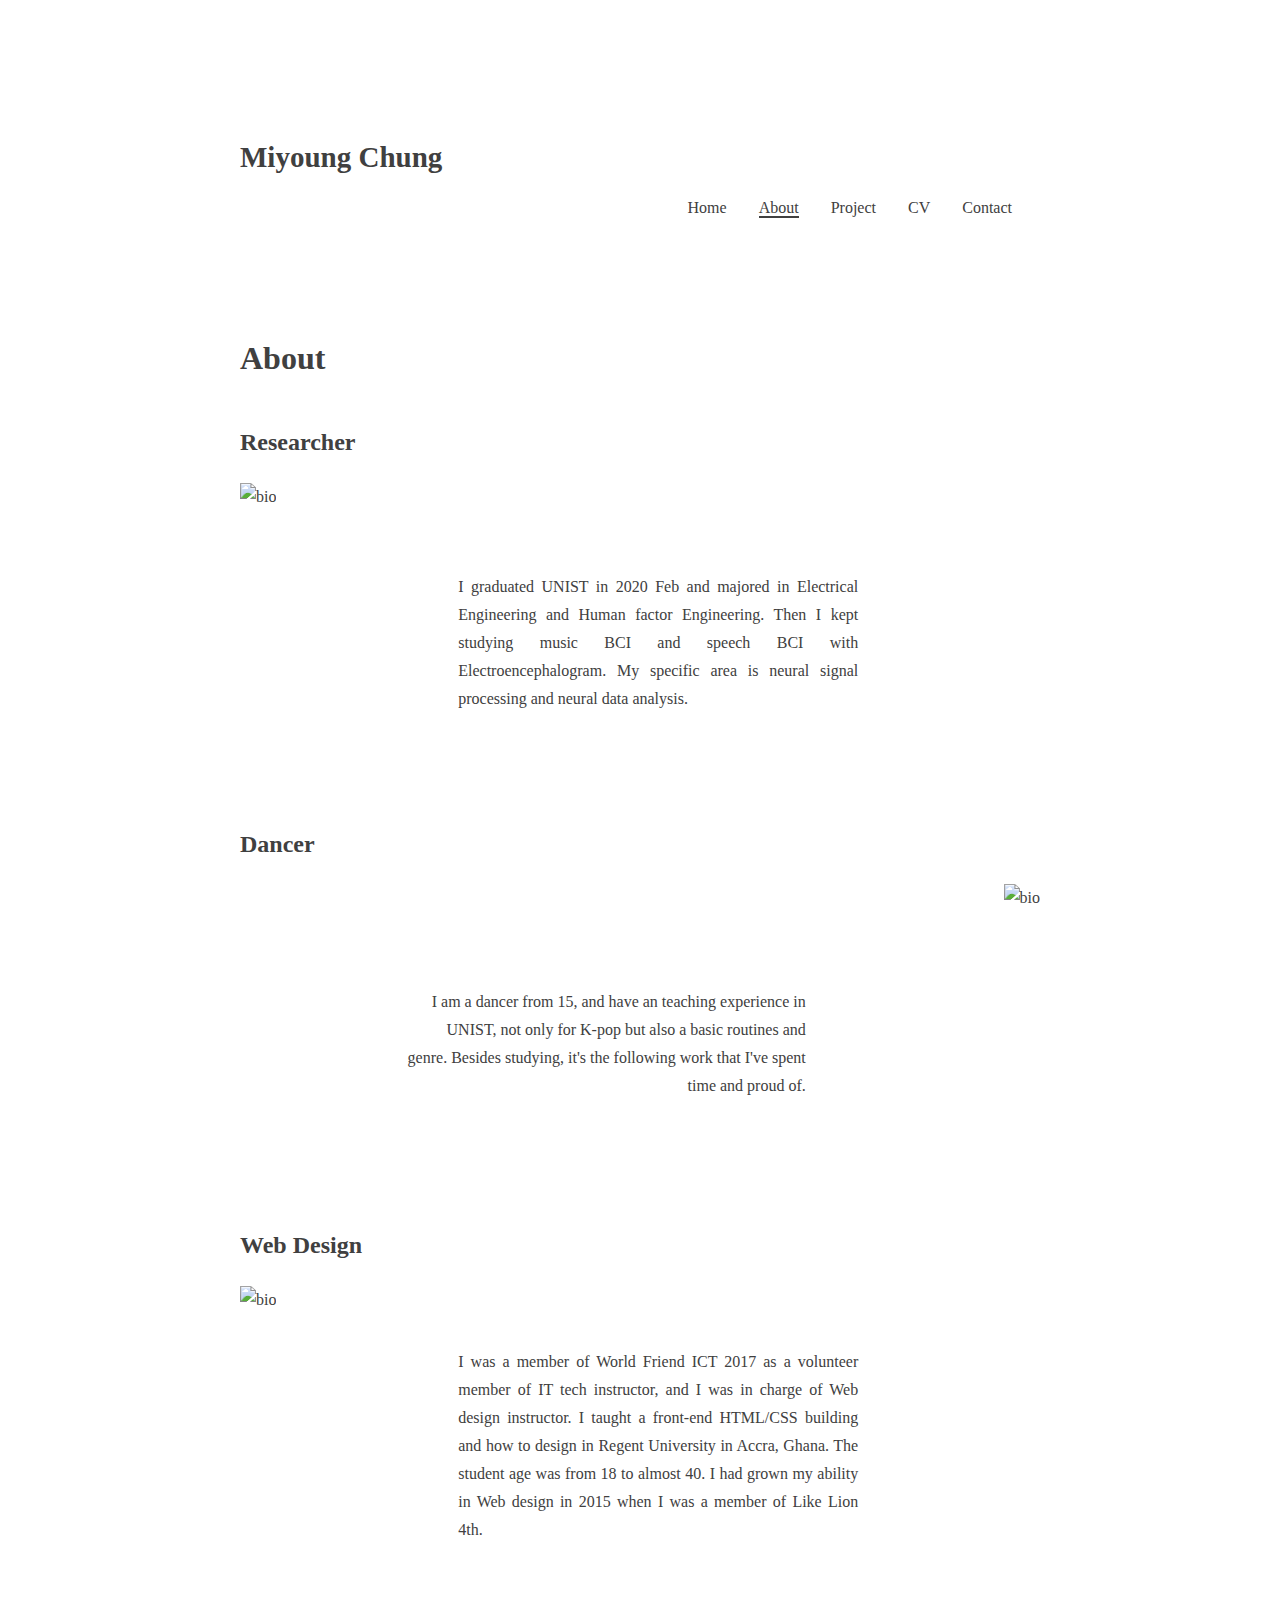
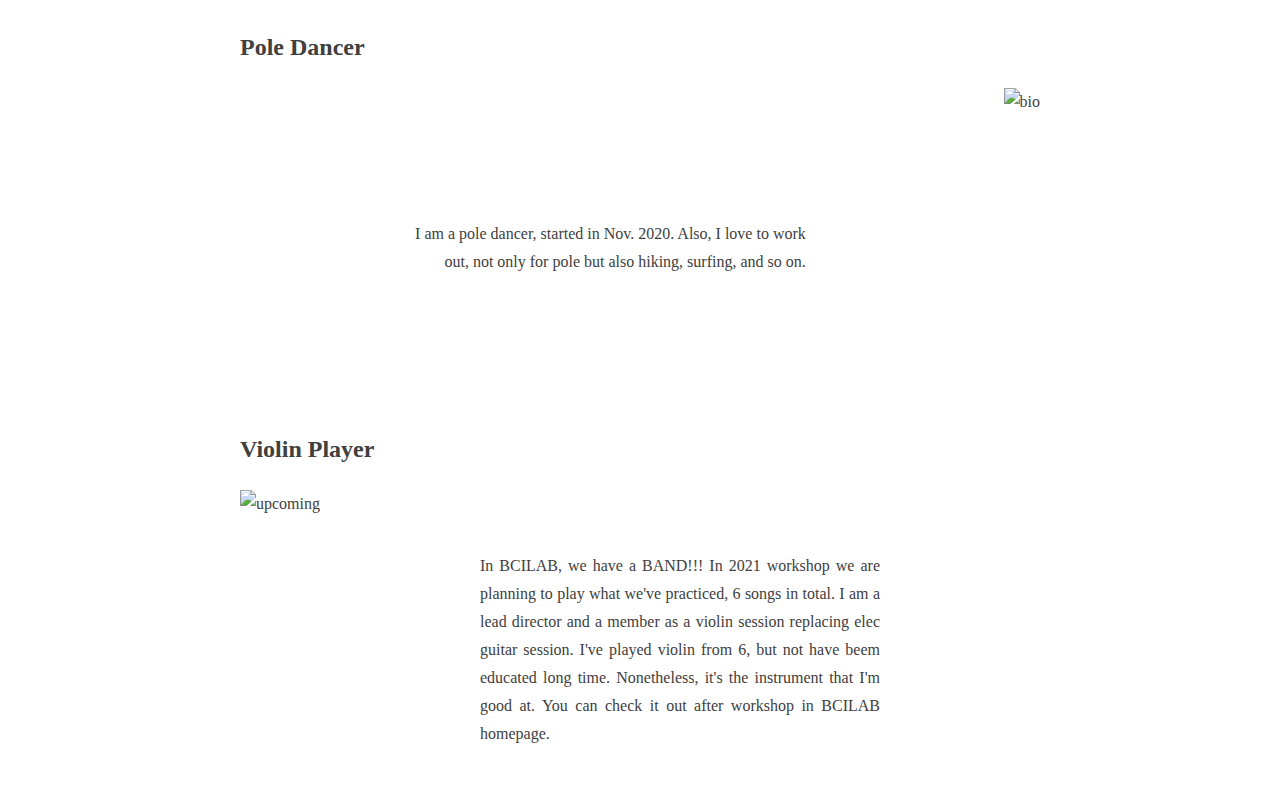
==== About.html @ e01f6c78 "Add files via upload" ====
<!DOCTYPE HTML>
<html>
<head>
    <title> Miyoung Chung Web </title>
    <link rel="stylesheet" href = "style.css">
    <meta name = "viewport" content="width=device-width, initial-scale = 1.0">
</head>
<body>
    <div class = "Site-wrapper">
        <div id = "page" class = "hfeed site">
            <header id = "masthead" class = "site-header" role = "banner">
                <div class = "site-branding">
                    <p class = "site-title">
                        Miyoung Chung
                    </p>
                </div>
                <div class = "nav-wrapper">
                    <nav id = "site-navigation" class = "main-navigation" role = "navigation">
                        <botton class = "menu-toggle" aria-controls = "primary-menu" aria-expanded = "false">
                            +Menu
                        </botton>
                        <div class = "enu-primary=container">
                            <ul id = "primary-menu" class = "menu van-menu" aria-expanded="false">
                                <li id="menu-item-1" class = "menu-item menu-item-type-post_type menu-item-object-page menu-item-home  page_item page-item-5  menu-item-1">
                                    <a href="index.html" aria-current = "page"> Home</a>
                                </li>
                                <li id="menu-item-2" class = "current_page_item current-menu-item menu-item menu-item-type-post_type menu-item-object-page menu-item-2">
                                    <a href="About.html"> About</a>
                                </li>
                                <li id="menu-item-3" class = "menu-item menu-item-type-post_type menu-item-object-page menu-item-3">
                                    <a href="Project.html"> Project</a>
                                </li>
                                <li id="menu-item-4" class = "menu-item menu-item-type-post_type menu-item-object-page menu-item-4">
                                    <a href="CV.html"> CV</a>
                                </li>
                                <li id="menu-item-5" class = "menu-item menu-item-type-post_type menu-item-object-page menu-item-5">
                                    <a href="CV.html"> Contact</a>
                                </li>
                            </ul>
                        </div>
                    </nav>
                </div>
            </header>
            <div id="content" class= "site-content">
                <header class = "entry-header">
                    <h1 class="every-title"> About </h1>
                </header>
                <div class = "factor1">
                    <h2 class="every-title">Researcher</h2>
                    <div class = "factor-content">
                        <div class = "factorimg">
                            <img src = "image/Profile5.jpg" alt = "bio">
                        </div>
                        <div class = "factortext">
                            <p>I graduated UNIST in 2020 Feb and majored in Electrical Engineering and Human factor Engineering.
                             Then I kept studying music BCI and speech BCI with Electroencephalogram.
                             My specific area is neural signal processing and neural data analysis.
                             
                            </p>
                        </div>
                    </div>
                </div>
                <div class = "factor2">
                    <h2 class="every-title">Dancer</h2>
                    <div class = "factor-content2">
                        <div class = "factortext">
                            <p>I am a dancer from 15, and have an teaching experience in UNIST, not only for K-pop but also a basic routines and genre.
                                Besides studying, it's the following work that I've spent time and proud of. 
                            </p>
                        </div>
                        <div class = "factorimg">
                            <img src = "image/Dance1.PNG" alt = "bio">
                        </div>
                        
                    </div>
                </div>
                <div class = "factor3">
                    <h2 class="every-title">Web Design</h2>
                    <div class = "factor-content">
                        <div class = "factorimg">
                            <img src = "image/Ghana1.jpg" alt = "bio">
                        </div>
                        <div class = "factortext">
                            <p>I was a member of World Friend ICT 2017 as a volunteer member of IT tech instructor, and I was in charge of Web design instructor.
                                I taught a front-end HTML/CSS building and how to design in Regent University in Accra, Ghana. The student age was from 18 to almost 40. 
                                I had grown my ability in Web design in 2015 when I was a member of Like Lion 4th. 
                            </p>
                        </div>
                    </div>
                </div>
                <div class = "factor4">
                    <h2 class="every-title">Pole Dancer</h2>
                    <div class = "factor-content2">
                        <div class = "factortext">
                            <p>I am a pole dancer, started in Nov. 2020. Also, I love to work out, not only for pole but also hiking, surfing, and so on.</p>
                        </div>
                        <div class = "factorimg">
                            <img src = "image/Poledance.jpg" alt = "bio">
                        </div>
                        
                    </div>
                </div>
                <div class = "factor5">
                    <h2 class="every-title">Violin Player</h2>
                    <div class = "factor-content">
                        <div class = "factorimg">
                            <img src = "image/comingup.jpg" alt = "upcoming">
                        </div>
                        <div class = "factortext">
                            <p> In BCILAB, we have a BAND!!! In 2021 workshop we are planning to play what we've practiced, 6 songs in total.
                                I am a lead director and a member as a violin session replacing elec guitar session.
                                I've played violin from 6, but not have beem educated long time. Nonetheless, it's the instrument that I'm good at. 
                                You can check it out after workshop in BCILAB homepage.
                                
                            </p>
                        </div>
                    </div>
                </div>

            </div>    
            <footer id = "colophon" class = "site-footer" role = "contentinfo">

            </footer>
        </div>
    </div>

</body>
</html>
---- style.css ----
html {
    margin-top: 32px;
    box-sizing: border-box;
    font-family: sans-serif;
    -webkit-text-size-adjust: 100%;
    -webkit-locale: "en";
    display: block;

}
head{
    display: none;

}
body{
    background: #fff;
    word-wrap: break-word;
    color: #404040;
    font-family: Georgia,Times,serif;
    font-size : 1rem;
    line-height: 1.75;
    margin : 0;
    display: block;

}
div{
    display: block;

}
a{
    color: #404040;
    transition: 0.2s;
    background-color: transparent;
    cursor: pointer;

}
.nav-wrapper{
    display: flex;
    flex-direction: row;
    justify-content: flex-end;
    align-items: flex-end;
    padding-bottom: 0;
    flex-wrap: wrap;
}
.main-navigation a{
    text-decoration: none;
}
.main-navigation .current_page_item > a{
    box-shadow: 0 2px 0 0 currentColor;
}
.main-navigation .current_menu_item > a{
    box-shadow: 0 2px 0 0 currentColor;
}
.site{
    margin: 80px auto 0;
    width: 800px;
    padding: 0;

}
.site-header{
    margin-bottom: 5.35rem;
    position: relative;
    padding-top: 1.75rem;
}
.site-branding{
    max-width: 100%;
}
.site-title{
    clear: none;
    display: inline-block;
    font-weight: 700;
    line-height: 1.2;
    margin: 0 0.4375rem 0 0;
    vertical-align: baseline;
    font-size: 1.8125rem;
}
p{
    overflow-wrap: break-word;
    margin-block-start: 1em;
    margin-block-end: 1em;
    margin-inline-start: 0px;
    margin-inline-end: 0px;
}
.navi-wrapper{
    display: flex;
    flex-direction: row;
    justify-content: flex-end;
    align-items: flex-end;
    padding-bottom: 0;
    flex-wrap: wrap;
}
.main-navigation{
    border: 0;
    margin-top: 0.875em;
    padding-bottom: 0;
    width: auto;
    clear: none;
    display: inline-block;
}
.menu-toggle{
    display: none;
    position: absolute;
    right: 0;
    top: 1.75em;

}
botton{
    border: 0 none;
    box-shadow: 0 2px 0 0 currentColor;
    background: 0 0;
    color: #404040;
    font-size: 1rem;
    font-weight: 700;
    padding: 0.21875rem 0;
    transition: 0.2s;
    cursor: pointer;
    text-transform: none;
    overflow: visible;
    font: inherit;
    margin: 0;
    text-align: center;
    letter-spacing: normal;
    text-rendering: auto;
    word-spacing: normal;
    text-indent: 0px;
    text-shadow: none;
    align-items: flex-start;

}
.main-navigation ul{
    list-style: none;
    margin : 0;
    padding-left: 0;
}
.main-navigation li{
    position: relative;
    vertical-align: top;
    clear: none;
    display: inline-block;
    margin: 0.22em 1.75em 0.22em 0;
    width: auto;
    text-align: -webkit-match-parent;

}
.main-navigation>div{
    display: inline-block;
}
ol, ul{
    overflow-wrap: break-word;

}
ul{
    margin-block-start: 1em;
    margin-block-end: 1em;
    margin-inline-start: 0px;
    margin-inline-end: 0px;
    padding-inline-start: 40px;

}
.site-wrapper{
    overflow-x: hidden;
}
.admin-bar{
    position: inherit;
    top: auto;
}
.site-content{
    content : "";
    /* display: table; */
    clear: both;
    display: inline-block;
    width: 100em;
    height: 50em;
}

.hentry{
    margin-bottom: 3.5em;

}
h1.entry-title{
    font-size: 2.9375rem;
    margin: 0 0 0.4375em;
}
h1{
    line-height: 1.3;
    clear: both;
    font-family: Georgia, 'Times New Roman', Times, serif;
    font-weight: 700;
    overflow-wrap: break-word;
    margin-block-start: 0.85em;
    margin-inline-start: 0px;
    display: inline-block;

}
img.profileimg{
    display: flex;
    /* max-width: 50%; */
    /* line-height: 1.75; */
    
    /* height: 10px; */
}
.entry-content{
    display: flex;
}
.profileimg{
    /* margin: 0 0 0.4375 0; */
    width: 25em;
    /* height: inherit; */
}

.profile-texts{
    margin: -1em 0 0 1em;
    display: inline-block;
    width: 25em;
    /* height: 10em; */
}
.intro{
    margin: -0.5em 0 0 0;
}
.contact1>a{
    display: block;
}
.contact2{
    margin: 3em 0 0 0;
}
.factor-content{
    display : flex;
    width : 50em;
    height: 20em;
}
.factor-content2{
    display : flex;
    width : 50em;
    height: 20em;
}
.factorimg{
    /* width:25em;
    height: auto; */
    /* align-items: center;
    align-content: center; */
    display: inline-block;
    /* margin-left: auto;
    margin-right: auto;
    display: block; */
}
.factorimg>img{
    width: auto;
    height: 20em;
    /* margin-left: auto;
    margin-right: auto;
    display: block; */
    
}
.factortext{
    margin: -1em 0 0 1em;
    /* display: inline-block; */
    width: 25em;
    /* vertical-align: middle; */

    margin-left: auto;
    margin-right: auto;
    margin-top: auto;
    margin-bottom: auto;
    display: block;
    /* height: 10em; */
}
.factortext>p{
    margin-left: auto;
    margin-right: auto;
    display: block;
    text-align: justify;
}
.factor-content2>.factortext>p{
    text-align: right;
    margin-left: auto;
    margin-right: auto;
    display: block;
}
.factor-content2>.factortext{
    margin: -1em 0 0 1em;
    /* display: inline-block; */
    width: 25em;
    /* vertical-align: middle; */

    margin-left: auto;
    margin-right: auto;
    margin-top: auto;
    margin-bottom: auto;
    display: block;
}
.factor-content2>.factorimg{
    margin: 0 0 0 2em;
}
.project-content{
    display : flex;
    width : 50em;
    height: auto;
}
.projectimg>img{
    width: 20em;
    height: auto;
    /* margin-top: auto; */
    /* margin-bottom: auto; */
    display: block;  
}
.projectimg>video{
    width: 20em;
    height: auto;
    /* margin-top: auto; */
    /* margin-bottom: auto; */
    display: block;  
    margin: 5em 0 0 0;
}
.projectimg{
    /* width:25em;
    height: auto; */
    display: inline-block;
    margin-left: auto;
    margin-right: auto;
    display: block;
}
.projecttext{
    margin: -1em 0 0 1em;
    /* display: inline-block; */
    width: 25em;
    /* vertical-align: middle; */

    margin-left: auto;
    margin-right: auto;
    margin-top: auto;
    margin-bottom: auto;
    display: block;
    /* height: 10em; */
}
.projecttext>p{
    margin-left: auto;
    margin-right: auto;
    display: block;
    text-align: justify;
}
/*
:root{
    --jp-carousel-primary-color: #fff;
    --jp-carousel-primary-subtle-color: #999;
    --jp-carousel-bg-color: #000;
    --jp-carousel-bg-faded-color: #222;
    --jp-carousel-border-color: #3a3a3a;
    --swiper-navigation-size: 44px;
    --swiper-theme-color: #007aff;
    --font-headings: unset;
    --font-base: unset;
    --font-headings-default: -apple-system,BlinkMacSystemFont,"Segoe UI",Roboto,Oxygen-Sans,Ubuntu,Cantarell,"Helvetica Neue",sans-serif;
    --font-base-default: -apple-system,BlinkMacSystemFont,"Segoe UI",Roboto,Oxygen-Sans,Ubuntu,Cantarell,"Helvetica Neue",sans-serif;
    --wp-admin-theme-color: #007cba;
}
*/
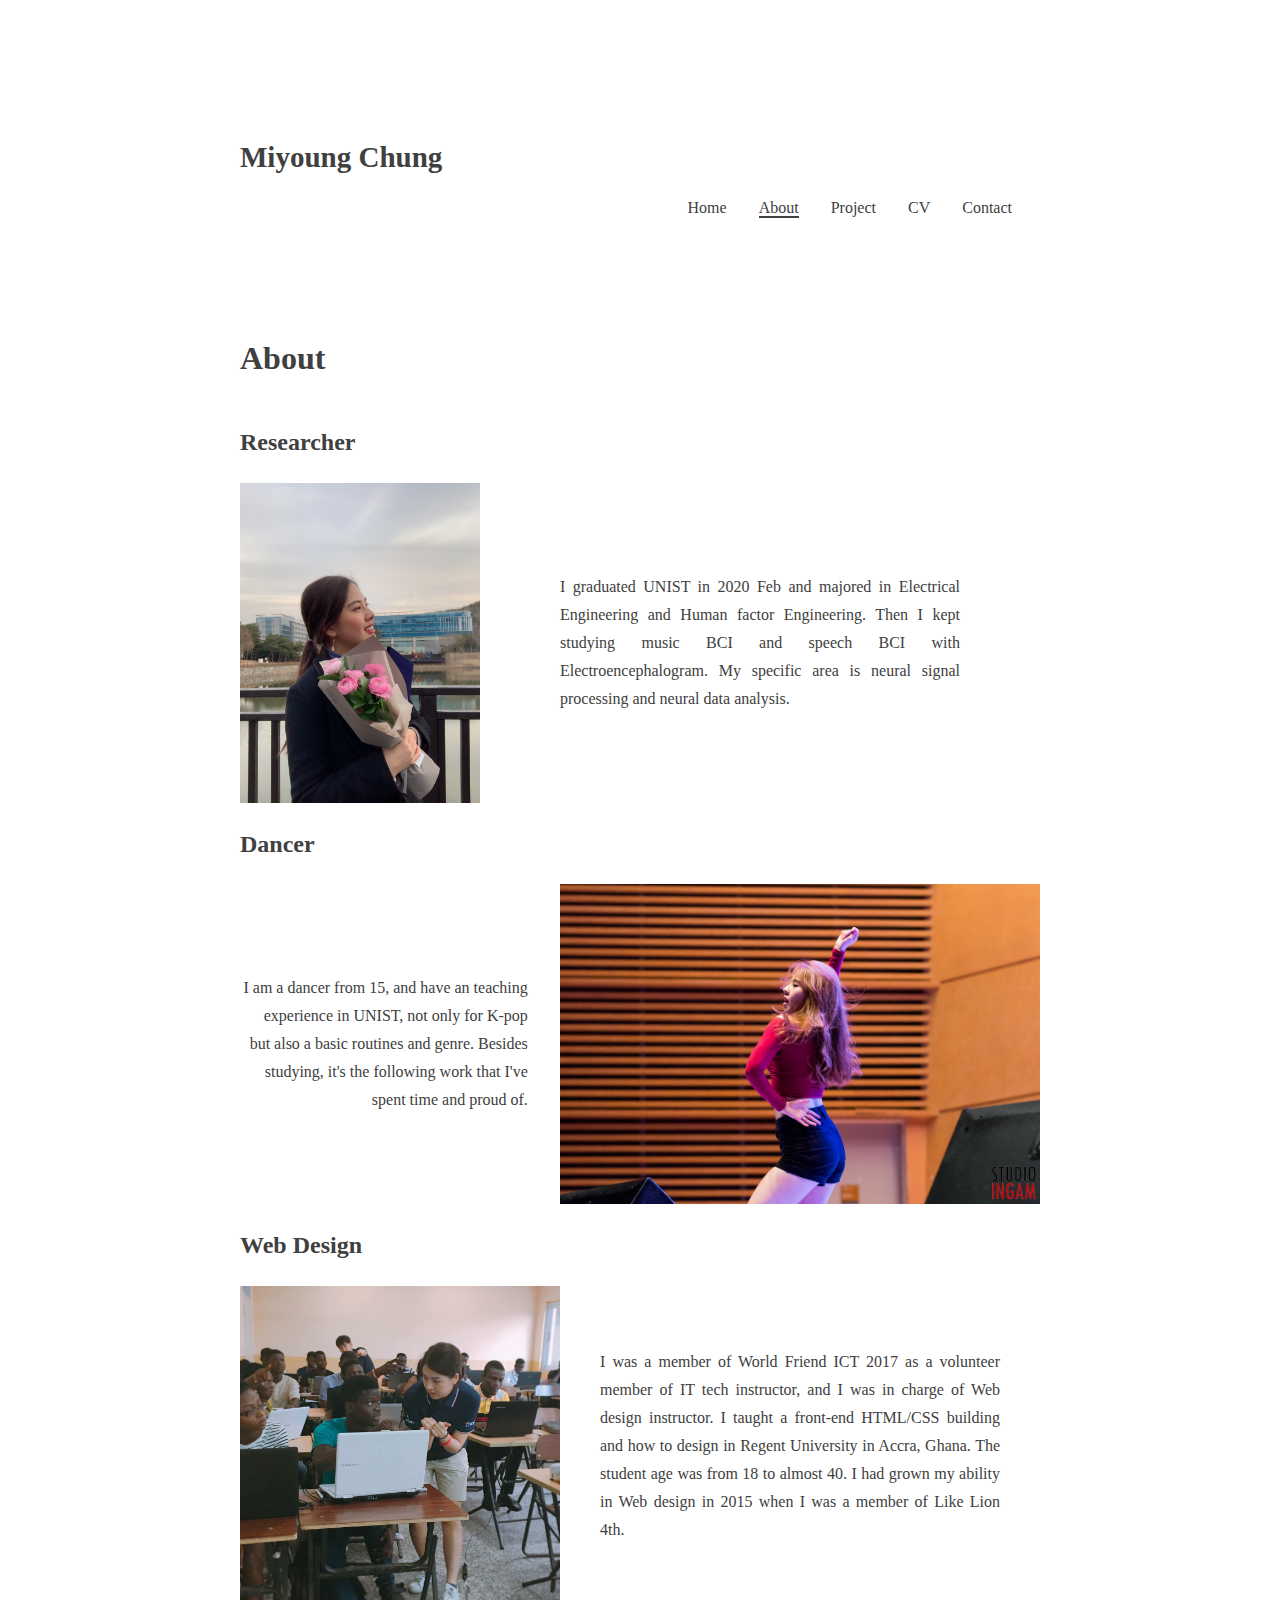
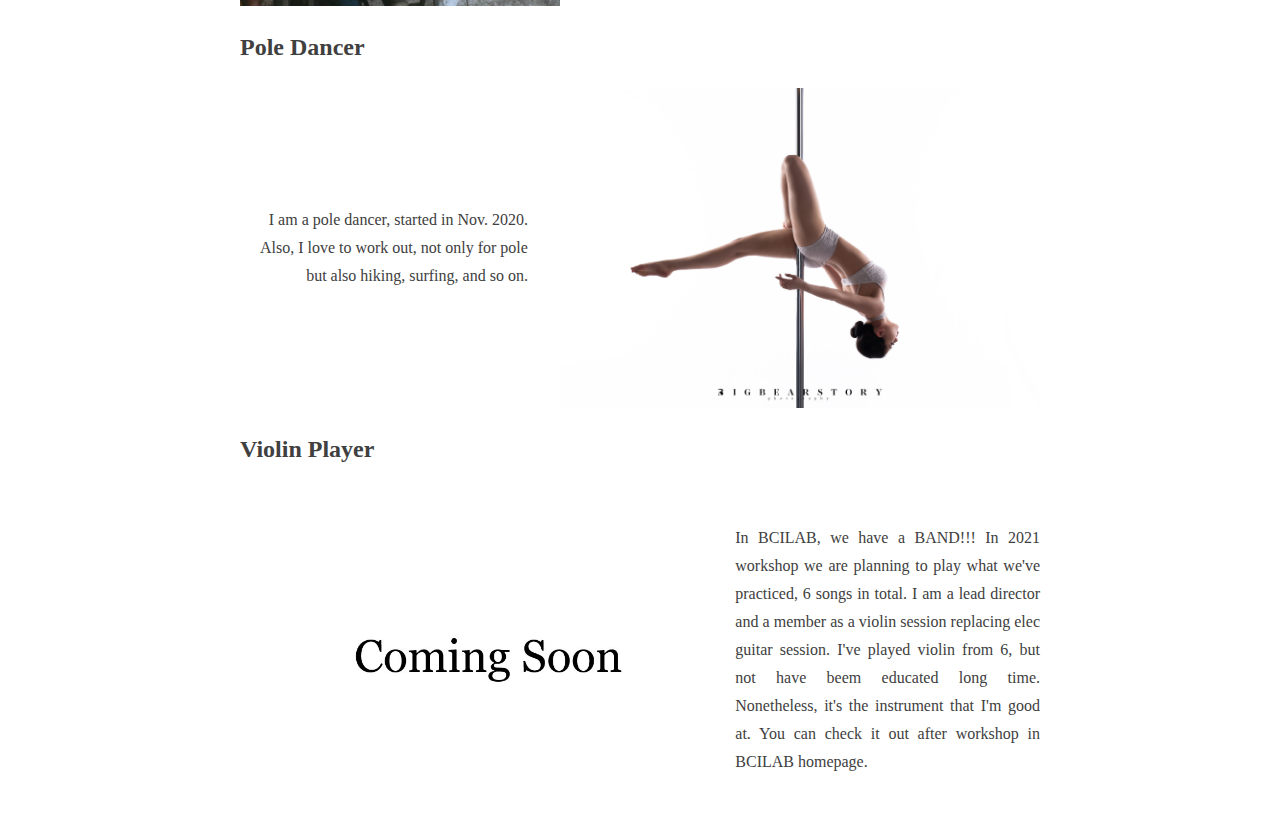
==== commit 1dfe4dd9: "Update About.html" ====
--- a/About.html
+++ b/About.html
@@ -49,7 +49,7 @@
                     <h2 class="every-title">Researcher</h2>
                     <div class = "factor-content">
                         <div class = "factorimg">
-                            <img src = "image/Profile5.jpg" alt = "bio">
+                            <img src = "image/Profile5.JPG" alt = "bio">
                         </div>
                         <div class = "factortext">
                             <p>I graduated UNIST in 2020 Feb and majored in Electrical Engineering and Human factor Engineering.
@@ -125,4 +125,4 @@
     </div>
 
 </body>
-</html>+</html>
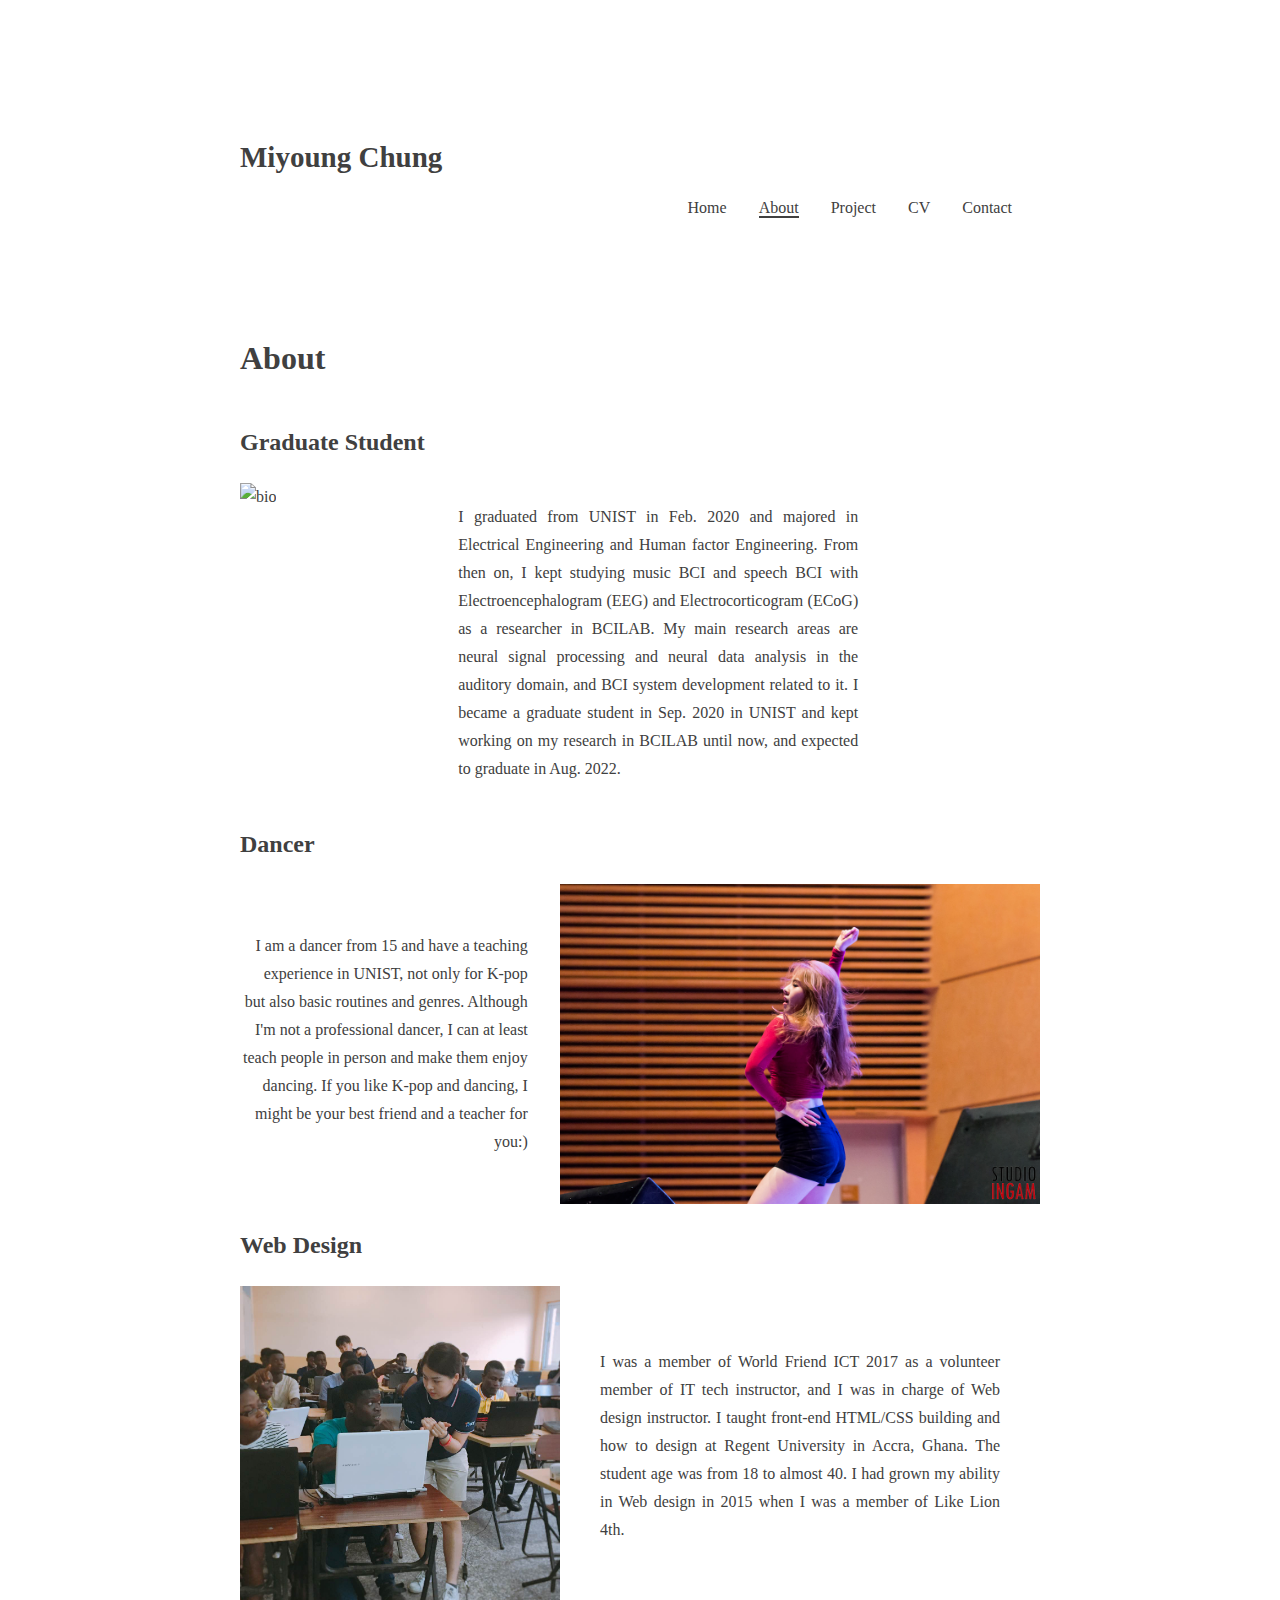
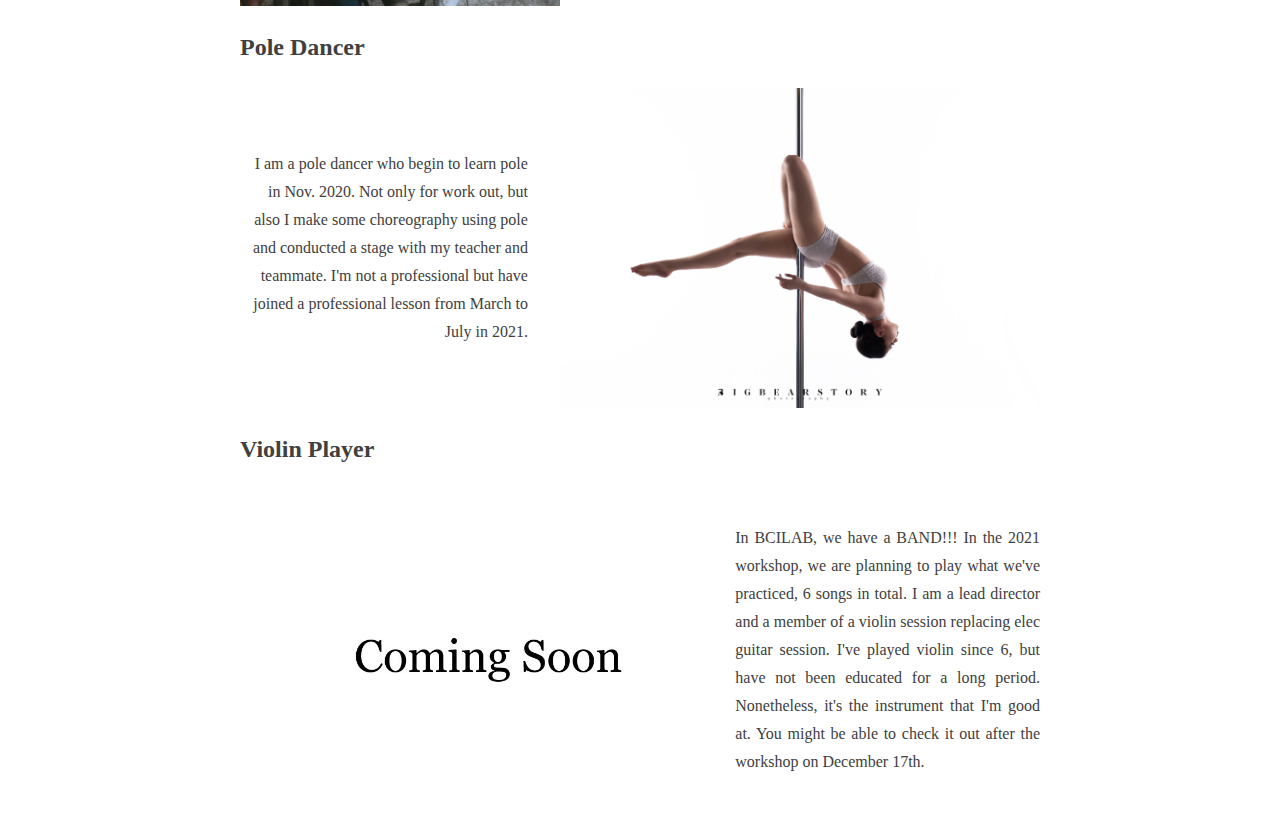
==== commit 4b8b81e0: "Add files via upload" ====
--- a/About.html
+++ b/About.html
@@ -46,15 +46,16 @@
                     <h1 class="every-title"> About </h1>
                 </header>
                 <div class = "factor1">
-                    <h2 class="every-title">Researcher</h2>
+                    <h2 class="every-title">Graduate Student</h2>
                     <div class = "factor-content">
                         <div class = "factorimg">
-                            <img src = "image/Profile5.JPG" alt = "bio">
+                            <img src = "image/Profile5.jpg" alt = "bio">
                         </div>
                         <div class = "factortext">
-                            <p>I graduated UNIST in 2020 Feb and majored in Electrical Engineering and Human factor Engineering.
-                             Then I kept studying music BCI and speech BCI with Electroencephalogram.
-                             My specific area is neural signal processing and neural data analysis.
+                            <p>I graduated from UNIST in Feb. 2020 and majored in Electrical Engineering and Human factor Engineering.
+                                From then on, I kept studying music BCI and speech BCI with Electroencephalogram (EEG) and Electrocorticogram (ECoG) as a researcher in BCILAB.
+                                My main research areas are neural signal processing and neural data analysis in the auditory domain, and BCI system development related to it. 
+                                I became a graduate student in Sep. 2020 in UNIST and kept working on my research in BCILAB until now, and expected to graduate in Aug. 2022. 
                              
                             </p>
                         </div>
@@ -64,8 +65,9 @@
                     <h2 class="every-title">Dancer</h2>
                     <div class = "factor-content2">
                         <div class = "factortext">
-                            <p>I am a dancer from 15, and have an teaching experience in UNIST, not only for K-pop but also a basic routines and genre.
-                                Besides studying, it's the following work that I've spent time and proud of. 
+                            <p>I am a dancer from 15 and have a teaching experience in UNIST, not only for K-pop but also basic routines and genres. 
+                                Although I'm not a professional dancer, I can at least teach people in person and make them enjoy dancing.
+                                 If you like K-pop and dancing, I might be your best friend and a teacher for you:)
                             </p>
                         </div>
                         <div class = "factorimg">
@@ -82,7 +84,7 @@
                         </div>
                         <div class = "factortext">
                             <p>I was a member of World Friend ICT 2017 as a volunteer member of IT tech instructor, and I was in charge of Web design instructor.
-                                I taught a front-end HTML/CSS building and how to design in Regent University in Accra, Ghana. The student age was from 18 to almost 40. 
+                                I taught front-end HTML/CSS building and how to design at Regent University in Accra, Ghana. The student age was from 18 to almost 40. 
                                 I had grown my ability in Web design in 2015 when I was a member of Like Lion 4th. 
                             </p>
                         </div>
@@ -92,7 +94,8 @@
                     <h2 class="every-title">Pole Dancer</h2>
                     <div class = "factor-content2">
                         <div class = "factortext">
-                            <p>I am a pole dancer, started in Nov. 2020. Also, I love to work out, not only for pole but also hiking, surfing, and so on.</p>
+                            <p>I am a pole dancer who begin to learn pole in Nov. 2020. Not only for work out, but also I make some choreography using pole and conducted a stage with my teacher and teammate. 
+                                I'm not a professional but have joined a professional lesson from March to July in 2021.</p>
                         </div>
                         <div class = "factorimg">
                             <img src = "image/Poledance.jpg" alt = "bio">
@@ -107,11 +110,10 @@
                             <img src = "image/comingup.jpg" alt = "upcoming">
                         </div>
                         <div class = "factortext">
-                            <p> In BCILAB, we have a BAND!!! In 2021 workshop we are planning to play what we've practiced, 6 songs in total.
-                                I am a lead director and a member as a violin session replacing elec guitar session.
-                                I've played violin from 6, but not have beem educated long time. Nonetheless, it's the instrument that I'm good at. 
-                                You can check it out after workshop in BCILAB homepage.
-                                
+                            <p> In BCILAB, we have a BAND!!! In the 2021 workshop, we are planning to play what we've practiced, 6 songs in total.
+                                I am a lead director and a member of a violin session replacing elec guitar session.
+                                I've played violin since 6, but have not been educated for a long period. Nonetheless, it's the instrument that I'm good at.
+                                You might be able to check it out after the workshop on December 17th.
                             </p>
                         </div>
                     </div>
@@ -125,4 +127,4 @@
     </div>
 
 </body>
-</html>
+</html>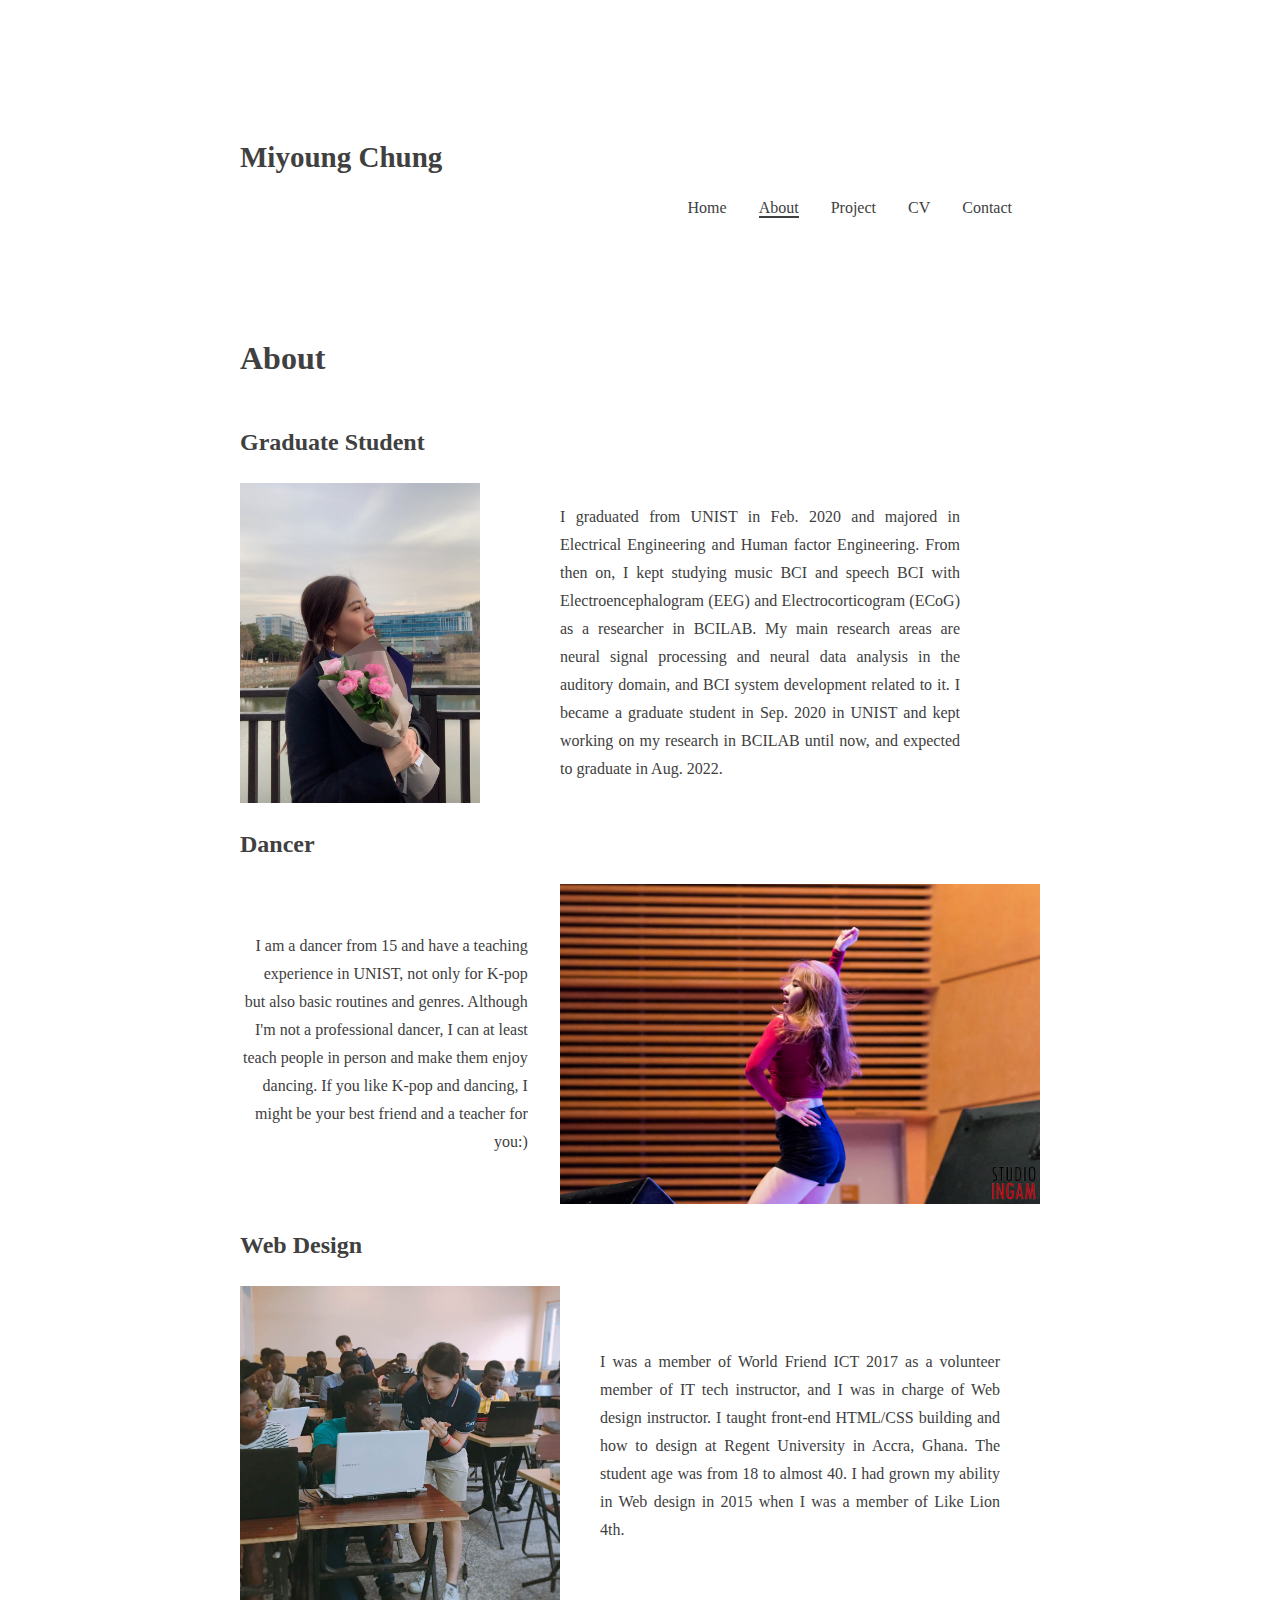
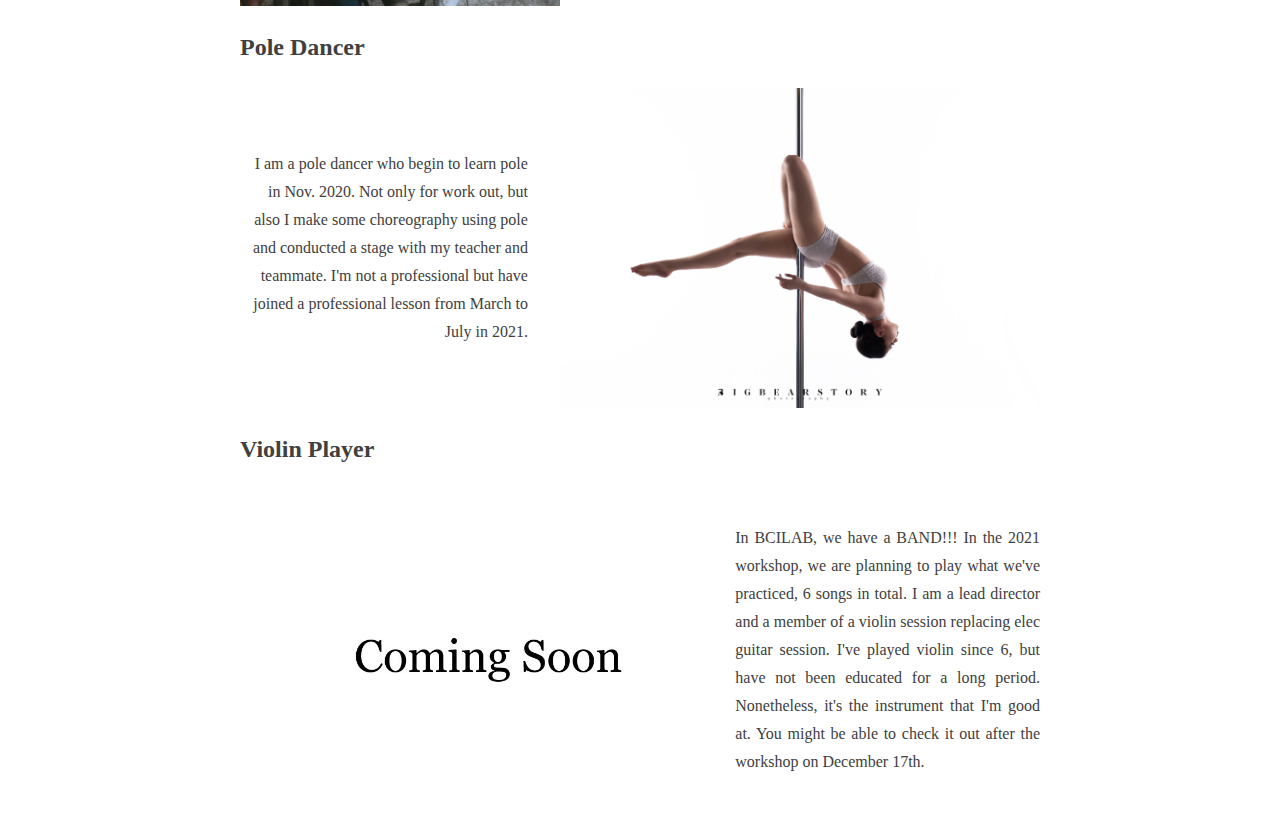
==== commit 1febecdc: "Add files via upload" ====
--- a/About.html
+++ b/About.html
@@ -49,7 +49,7 @@
                     <h2 class="every-title">Graduate Student</h2>
                     <div class = "factor-content">
                         <div class = "factorimg">
-                            <img src = "image/Profile5.jpg" alt = "bio">
+                            <img src = "image/Profile5.JPG" alt = "bio">
                         </div>
                         <div class = "factortext">
                             <p>I graduated from UNIST in Feb. 2020 and majored in Electrical Engineering and Human factor Engineering.
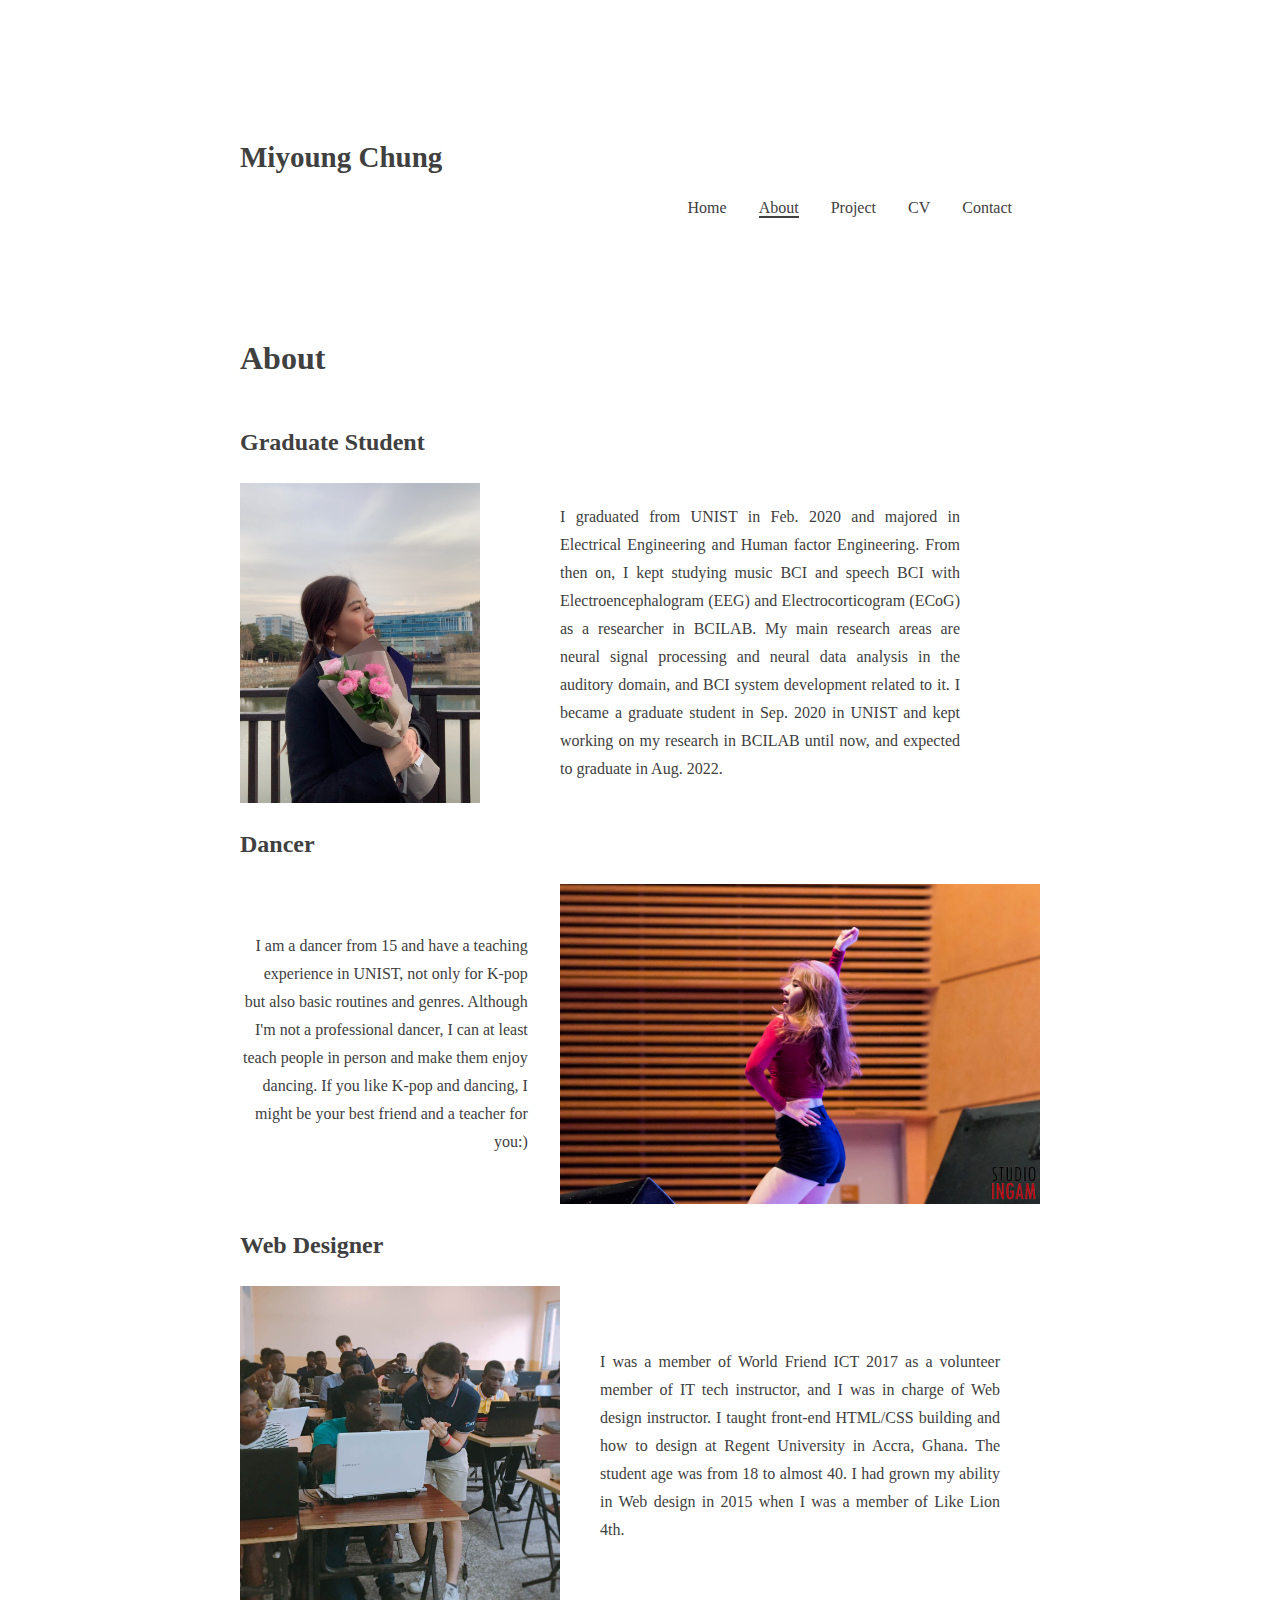
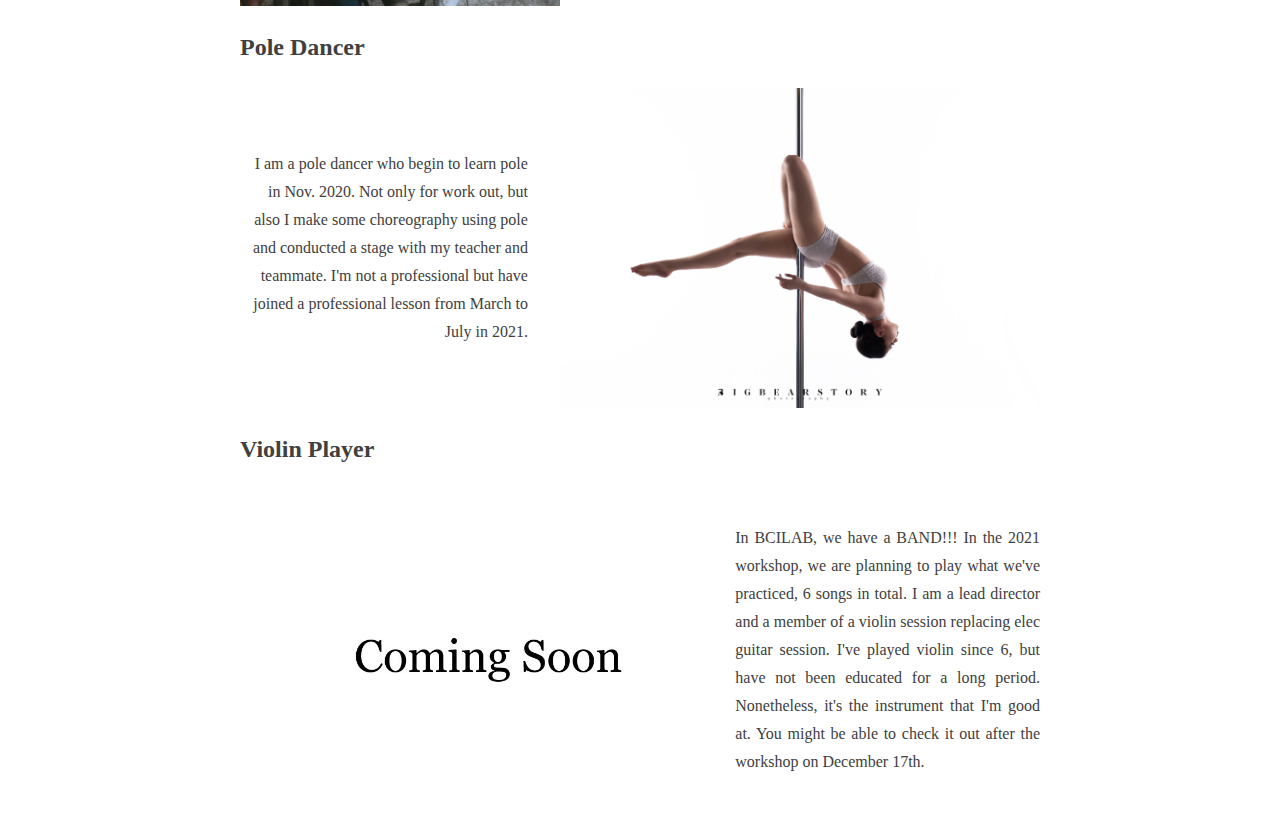
==== commit 19f62018: "Update About.html" ====
--- a/About.html
+++ b/About.html
@@ -77,7 +77,7 @@
                     </div>
                 </div>
                 <div class = "factor3">
-                    <h2 class="every-title">Web Design</h2>
+                    <h2 class="every-title">Web Designer</h2>
                     <div class = "factor-content">
                         <div class = "factorimg">
                             <img src = "image/Ghana1.jpg" alt = "bio">
@@ -127,4 +127,4 @@
     </div>
 
 </body>
-</html>+</html>
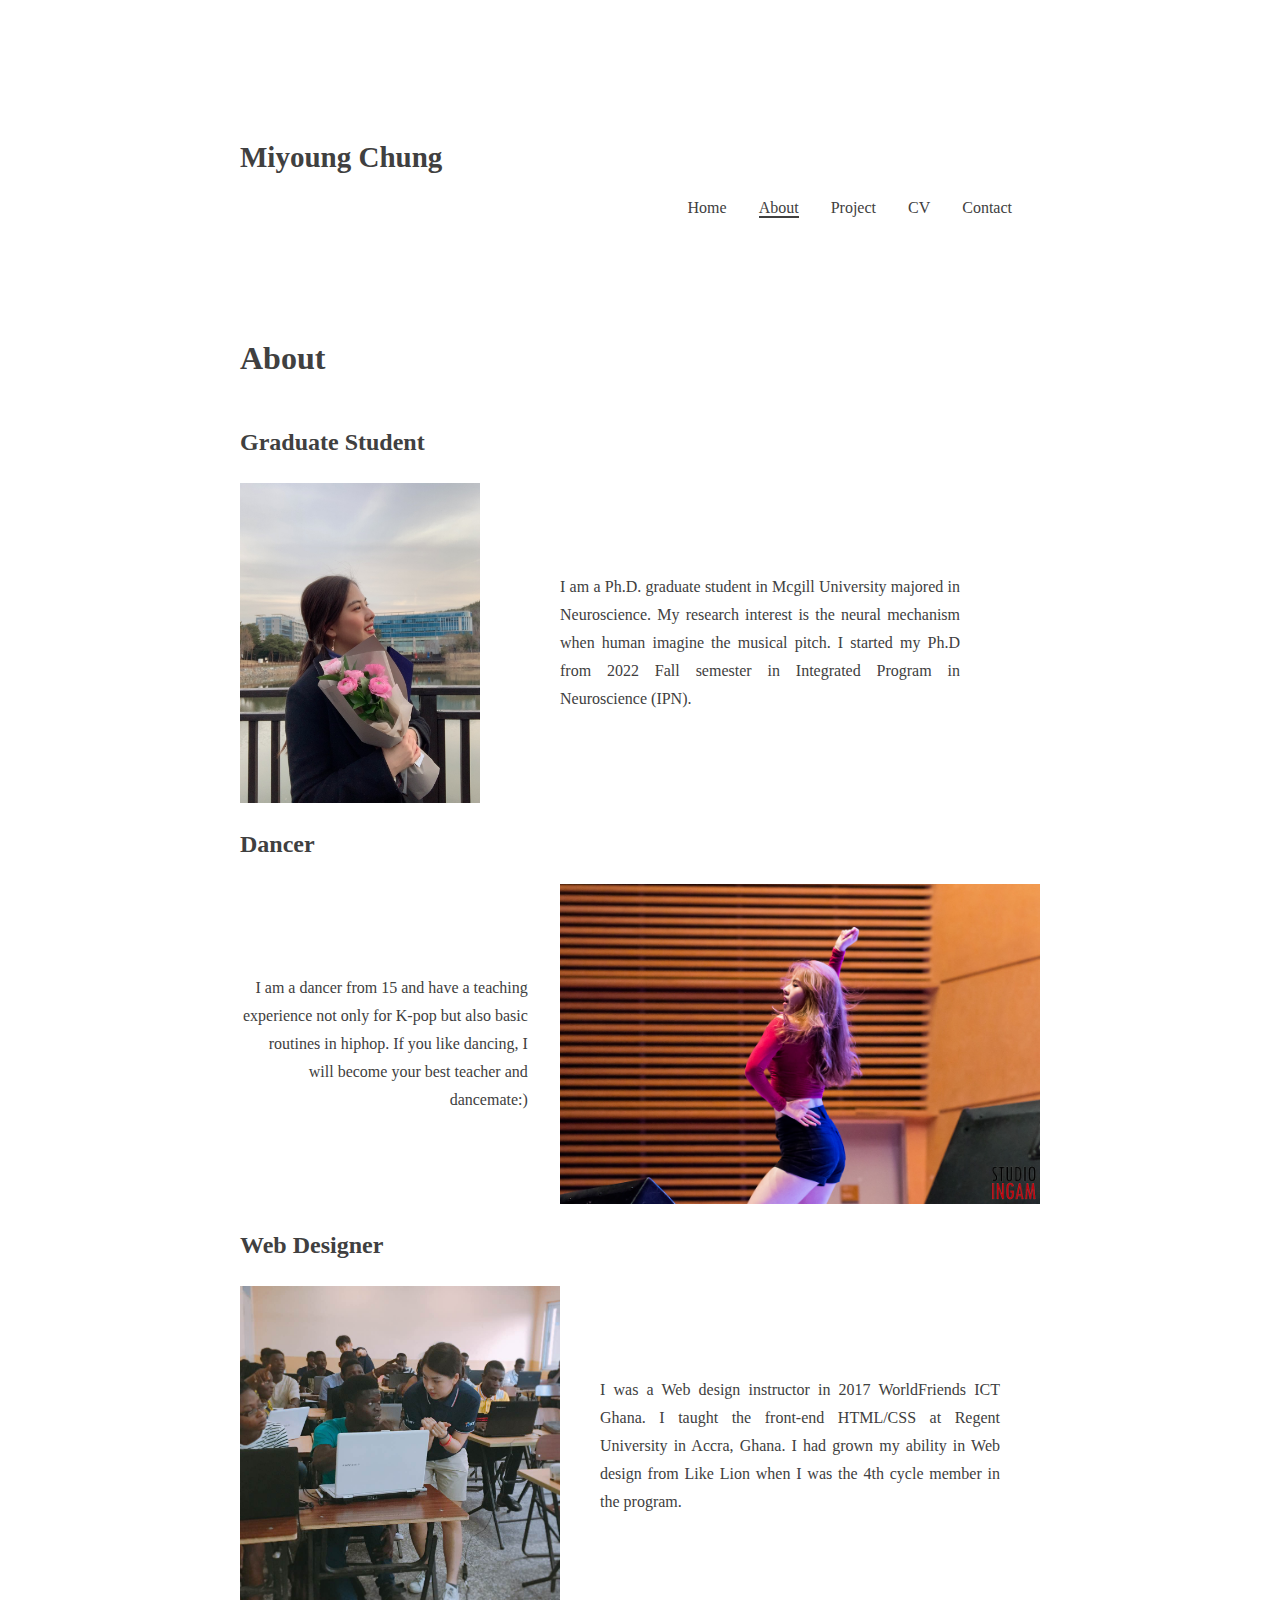
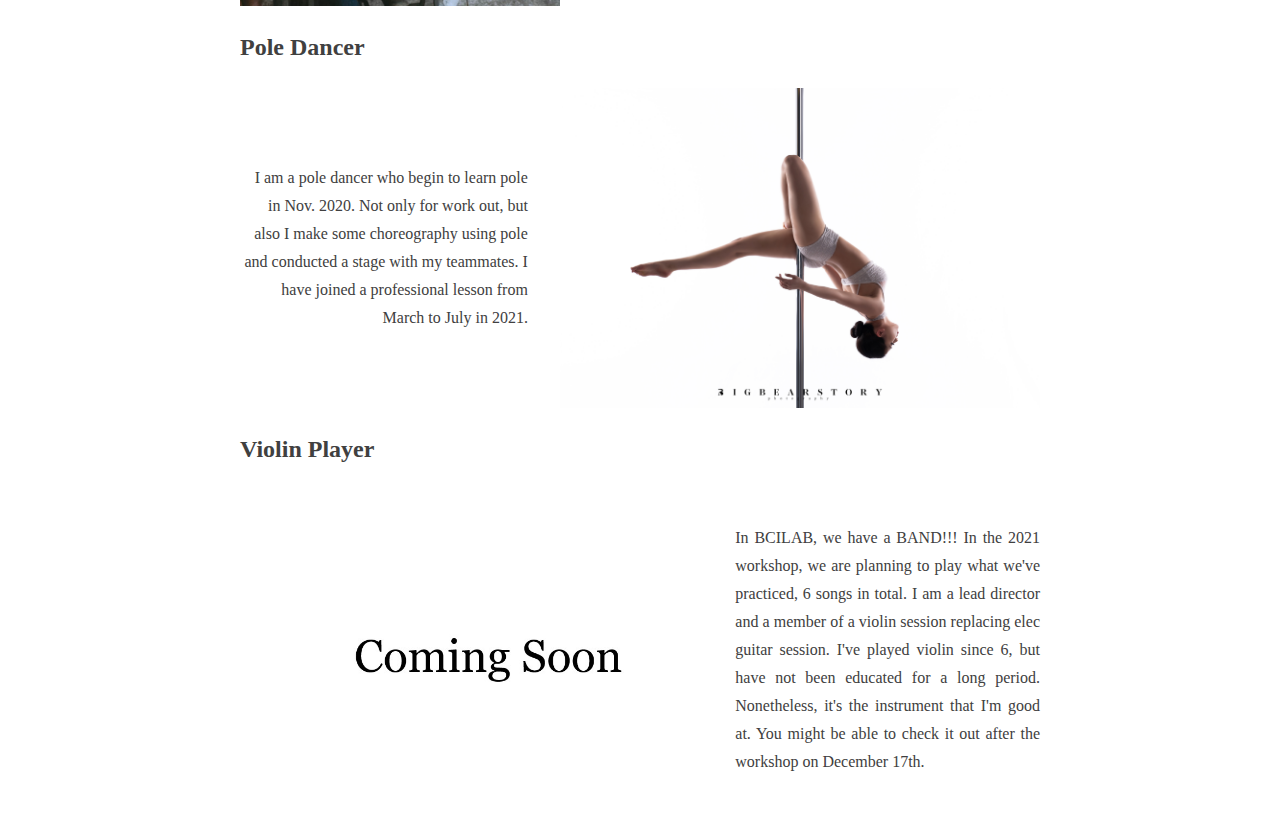
==== commit b7ee2731: "Update About.html" ====
--- a/About.html
+++ b/About.html
@@ -52,11 +52,9 @@
                             <img src = "image/Profile5.JPG" alt = "bio">
                         </div>
                         <div class = "factortext">
-                            <p>I graduated from UNIST in Feb. 2020 and majored in Electrical Engineering and Human factor Engineering.
-                                From then on, I kept studying music BCI and speech BCI with Electroencephalogram (EEG) and Electrocorticogram (ECoG) as a researcher in BCILAB.
-                                My main research areas are neural signal processing and neural data analysis in the auditory domain, and BCI system development related to it. 
-                                I became a graduate student in Sep. 2020 in UNIST and kept working on my research in BCILAB until now, and expected to graduate in Aug. 2022. 
-                             
+                            <p>I am a Ph.D. graduate student in Mcgill University majored in Neuroscience. My research interest is the neural mechanism when human imagine the musical pitch. 
+                                I started my Ph.D from 2022 Fall semester in Integrated Program in Neuroscience (IPN). 
+                                
                             </p>
                         </div>
                     </div>
@@ -65,9 +63,8 @@
                     <h2 class="every-title">Dancer</h2>
                     <div class = "factor-content2">
                         <div class = "factortext">
-                            <p>I am a dancer from 15 and have a teaching experience in UNIST, not only for K-pop but also basic routines and genres. 
-                                Although I'm not a professional dancer, I can at least teach people in person and make them enjoy dancing.
-                                 If you like K-pop and dancing, I might be your best friend and a teacher for you:)
+                            <p>I am a dancer from 15 and have a teaching experience not only for K-pop but also basic routines in hiphop. 
+                                 If you like dancing, I will become your best teacher and dancemate:)
                             </p>
                         </div>
                         <div class = "factorimg">
@@ -83,9 +80,9 @@
                             <img src = "image/Ghana1.jpg" alt = "bio">
                         </div>
                         <div class = "factortext">
-                            <p>I was a member of World Friend ICT 2017 as a volunteer member of IT tech instructor, and I was in charge of Web design instructor.
-                                I taught front-end HTML/CSS building and how to design at Regent University in Accra, Ghana. The student age was from 18 to almost 40. 
-                                I had grown my ability in Web design in 2015 when I was a member of Like Lion 4th. 
+                            <p>I was a Web design instructor in 2017 WorldFriends ICT Ghana.
+                                I taught the front-end HTML/CSS at Regent University in Accra, Ghana. 
+                                I had grown my ability in Web design from Like Lion when I was the 4th cycle member in the program. 
                             </p>
                         </div>
                     </div>
@@ -94,8 +91,8 @@
                     <h2 class="every-title">Pole Dancer</h2>
                     <div class = "factor-content2">
                         <div class = "factortext">
-                            <p>I am a pole dancer who begin to learn pole in Nov. 2020. Not only for work out, but also I make some choreography using pole and conducted a stage with my teacher and teammate. 
-                                I'm not a professional but have joined a professional lesson from March to July in 2021.</p>
+                            <p>I am a pole dancer who begin to learn pole in Nov. 2020. Not only for work out, but also I make some choreography using pole and conducted a stage with my teammates. 
+                                I have joined a professional lesson from March to July in 2021.</p>
                         </div>
                         <div class = "factorimg">
                             <img src = "image/Poledance.jpg" alt = "bio">
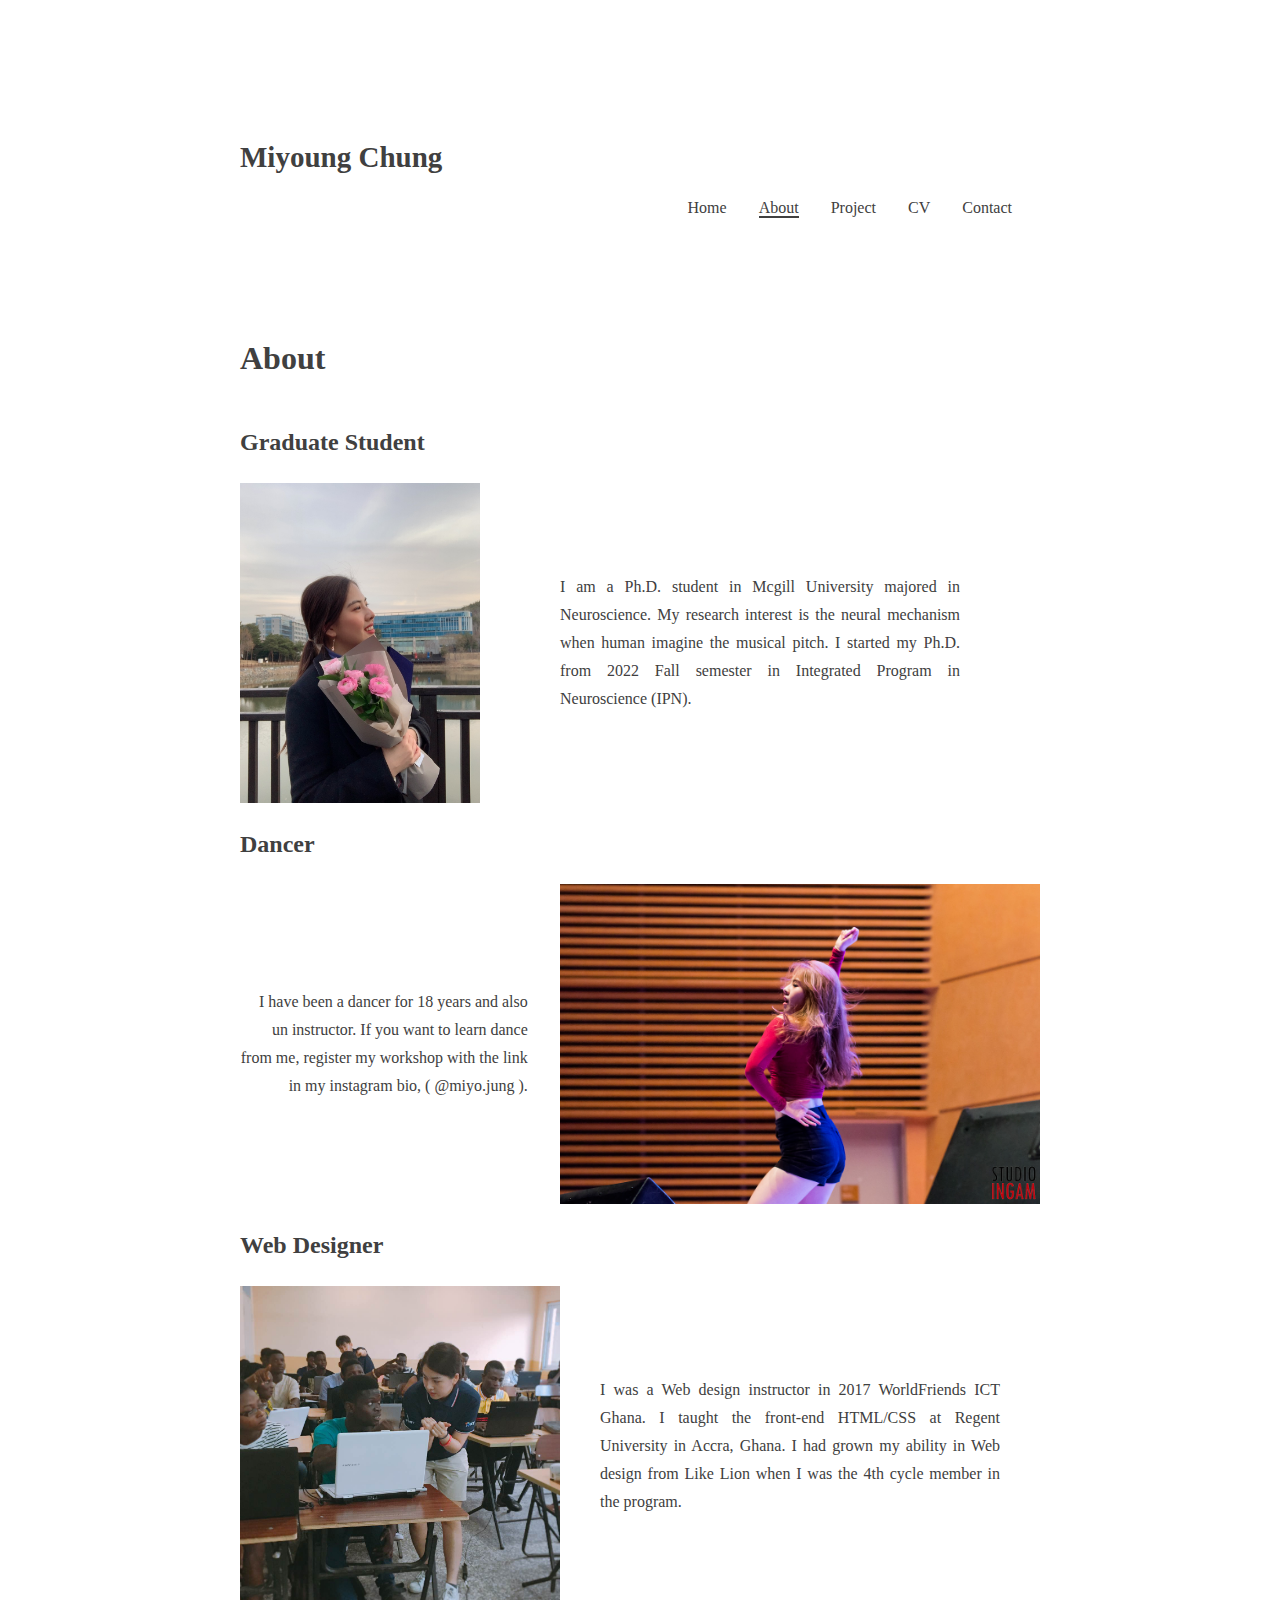
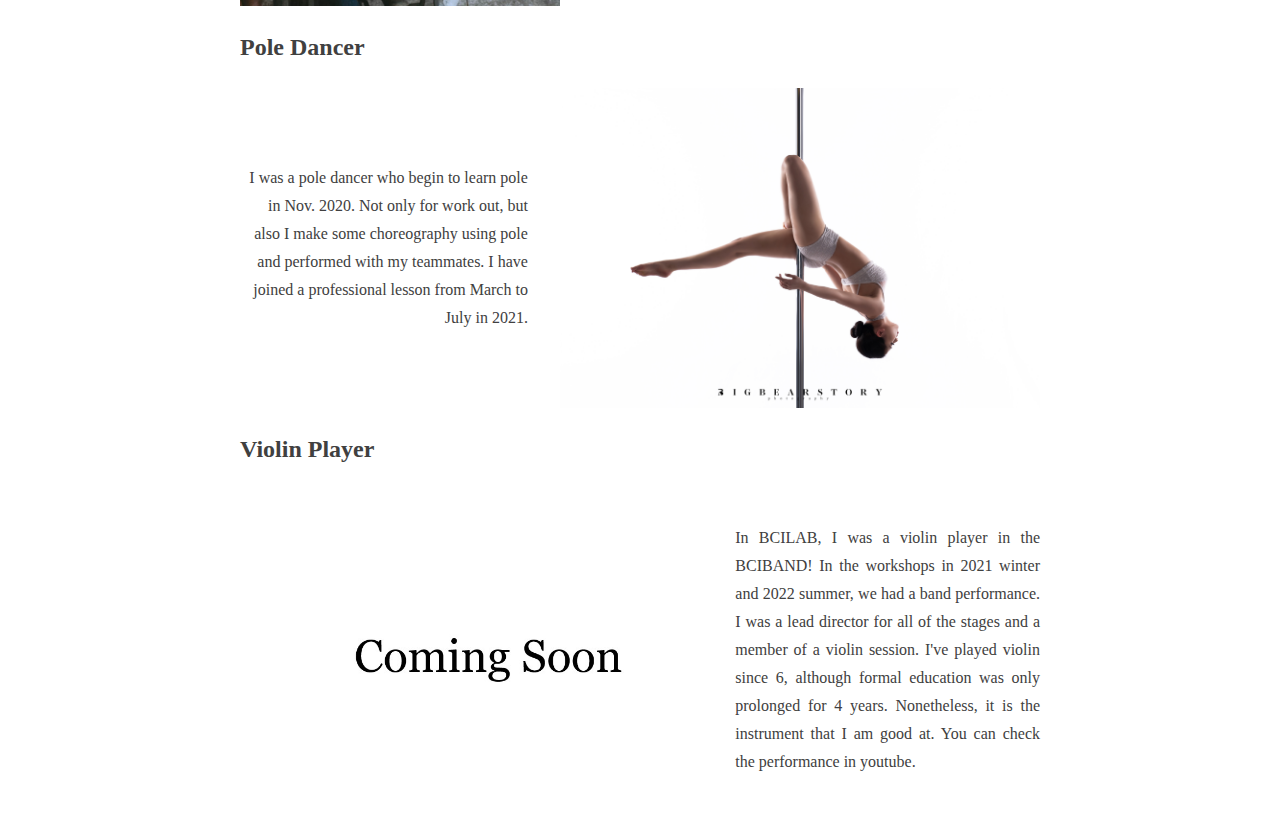
==== commit 22a21cc4: "Update About.html" ====
--- a/About.html
+++ b/About.html
@@ -52,8 +52,8 @@
                             <img src = "image/Profile5.JPG" alt = "bio">
                         </div>
                         <div class = "factortext">
-                            <p>I am a Ph.D. graduate student in Mcgill University majored in Neuroscience. My research interest is the neural mechanism when human imagine the musical pitch. 
-                                I started my Ph.D from 2022 Fall semester in Integrated Program in Neuroscience (IPN). 
+                            <p>I am a Ph.D. student in Mcgill University majored in Neuroscience. My research interest is the neural mechanism when human imagine the musical pitch. 
+                                I started my Ph.D. from 2022 Fall semester in Integrated Program in Neuroscience (IPN). 
                                 
                             </p>
                         </div>
@@ -63,8 +63,8 @@
                     <h2 class="every-title">Dancer</h2>
                     <div class = "factor-content2">
                         <div class = "factortext">
-                            <p>I am a dancer from 15 and have a teaching experience not only for K-pop but also basic routines in hiphop. 
-                                 If you like dancing, I will become your best teacher and dancemate:)
+                            <p>I have been a dancer for 18 years and also un instructor.
+                               If you want to learn dance from me, register my workshop with the link in my instagram bio, ( @miyo.jung ).
                             </p>
                         </div>
                         <div class = "factorimg">
@@ -91,7 +91,7 @@
                     <h2 class="every-title">Pole Dancer</h2>
                     <div class = "factor-content2">
                         <div class = "factortext">
-                            <p>I am a pole dancer who begin to learn pole in Nov. 2020. Not only for work out, but also I make some choreography using pole and conducted a stage with my teammates. 
+                            <p>I was a pole dancer who begin to learn pole in Nov. 2020. Not only for work out, but also I make some choreography using pole and performed with my teammates. 
                                 I have joined a professional lesson from March to July in 2021.</p>
                         </div>
                         <div class = "factorimg">
@@ -107,10 +107,10 @@
                             <img src = "image/comingup.jpg" alt = "upcoming">
                         </div>
                         <div class = "factortext">
-                            <p> In BCILAB, we have a BAND!!! In the 2021 workshop, we are planning to play what we've practiced, 6 songs in total.
-                                I am a lead director and a member of a violin session replacing elec guitar session.
-                                I've played violin since 6, but have not been educated for a long period. Nonetheless, it's the instrument that I'm good at.
-                                You might be able to check it out after the workshop on December 17th.
+                            <p> In BCILAB, I was a violin player in the BCIBAND! In the workshops in 2021 winter and 2022 summer, we had a band performance.
+                                I was a lead director for all of the stages and a member of a violin session.
+                                I've played violin since 6, although formal education was only prolonged for 4 years. Nonetheless, it is the instrument that I am good at.
+                                You can check the performance in youtube.
                             </p>
                         </div>
                     </div>
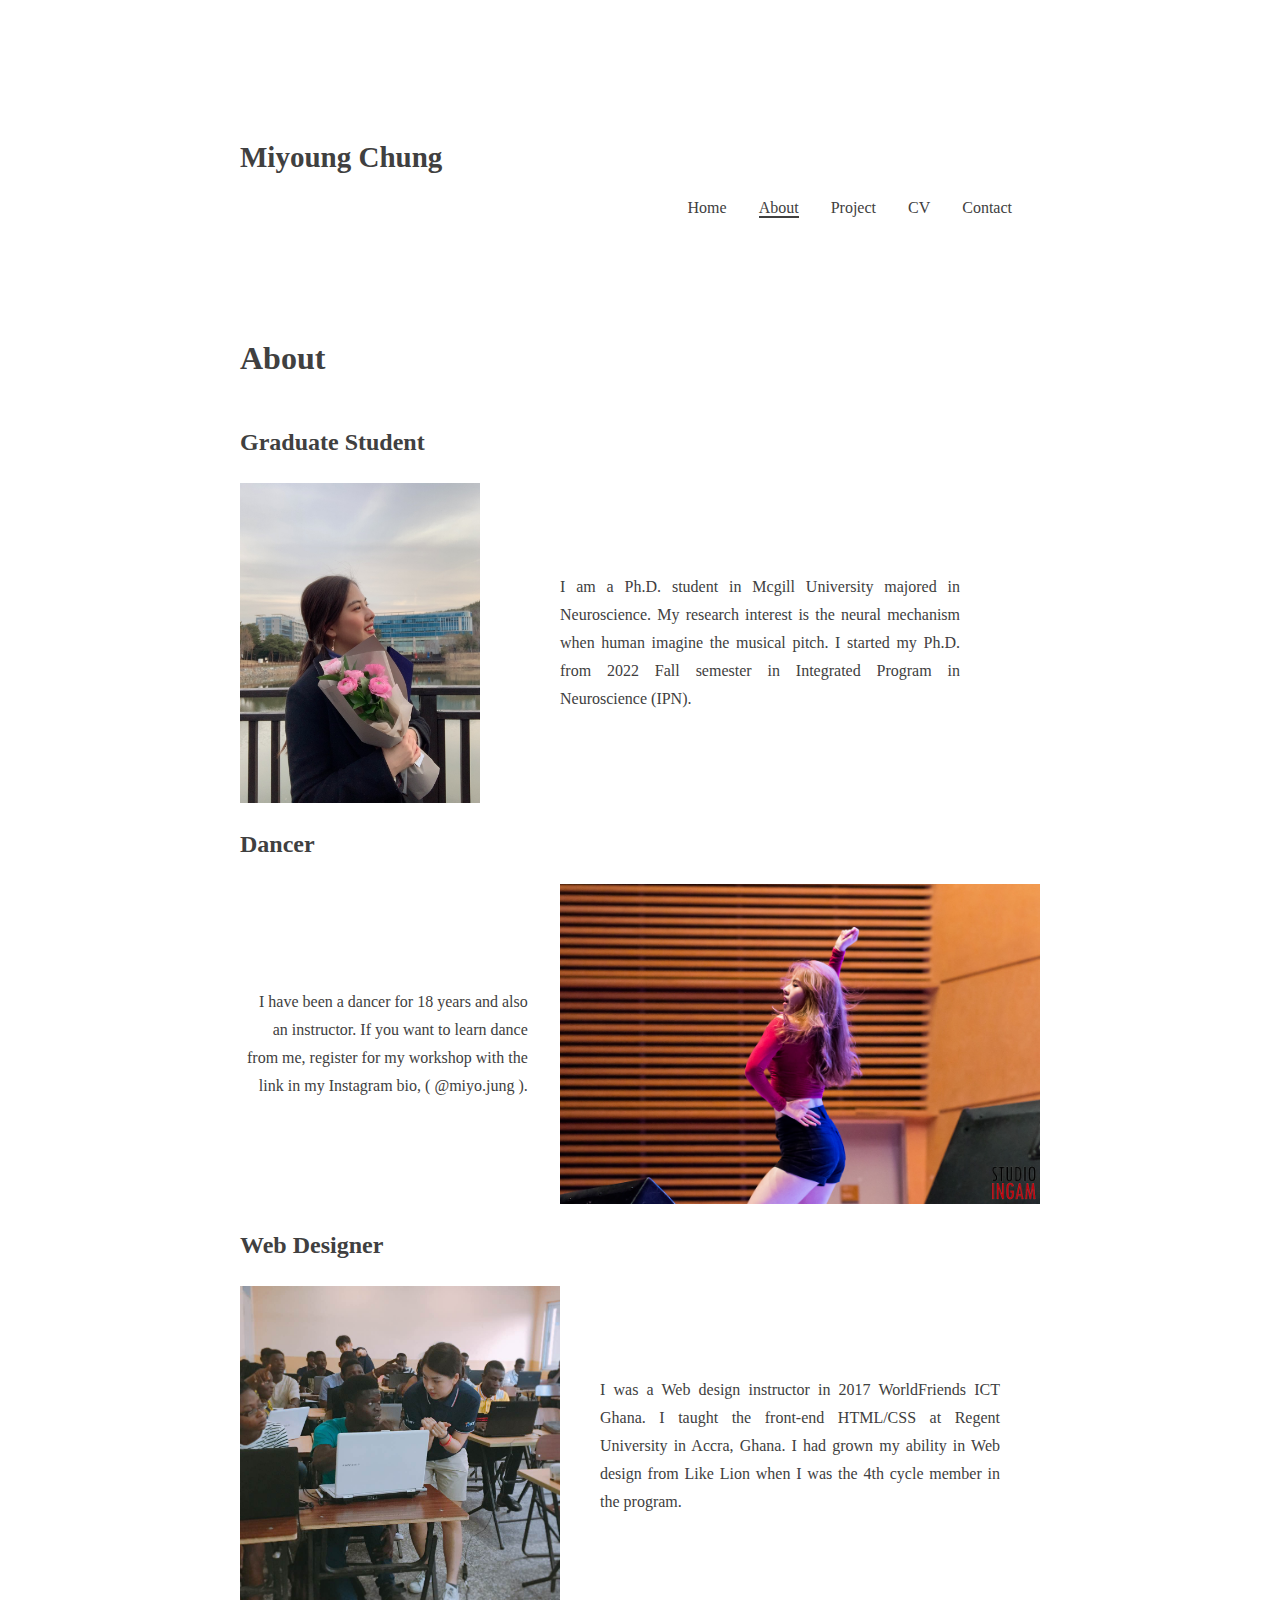
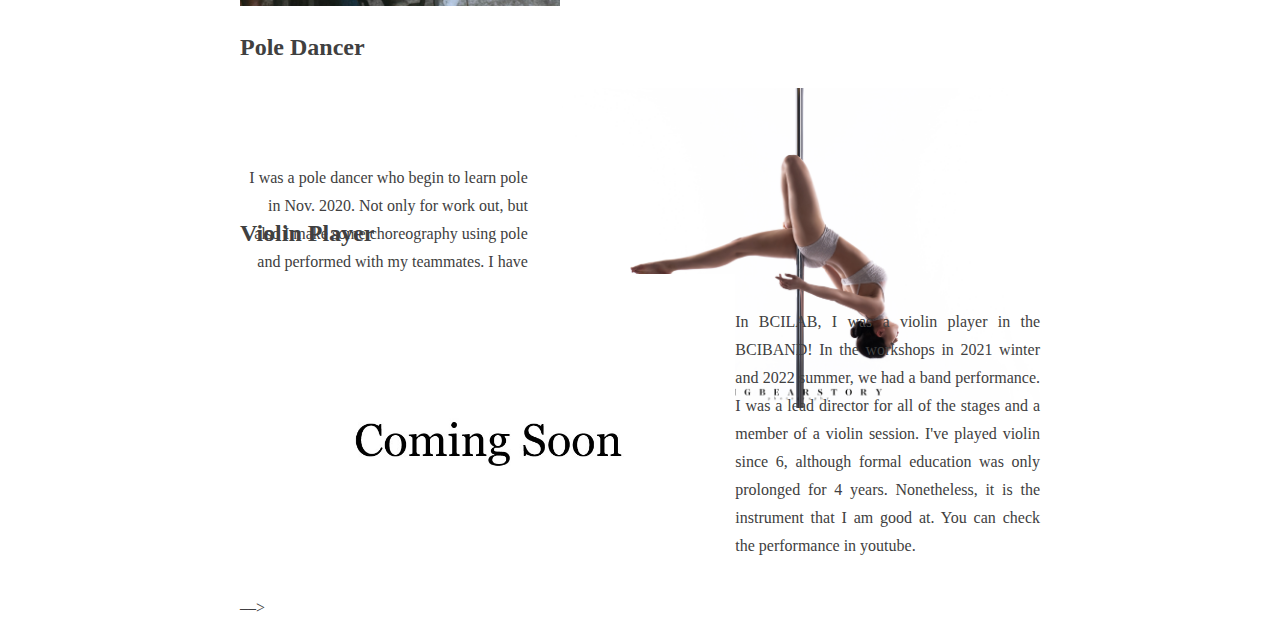
==== commit 66de9499: "Update About.html" ====
--- a/About.html
+++ b/About.html
@@ -63,8 +63,8 @@
                     <h2 class="every-title">Dancer</h2>
                     <div class = "factor-content2">
                         <div class = "factortext">
-                            <p>I have been a dancer for 18 years and also un instructor.
-                               If you want to learn dance from me, register my workshop with the link in my instagram bio, ( @miyo.jung ).
+                            <p>I have been a dancer for 18 years and also an instructor.
+                               If you want to learn dance from me, register for my workshop with the link in my Instagram bio,  ( @miyo.jung ).
                             </p>
                         </div>
                         <div class = "factorimg">
@@ -87,7 +87,7 @@
                         </div>
                     </div>
                 </div>
-                <div class = "factor4">
+               <! ––  <div class = "factor4">
                     <h2 class="every-title">Pole Dancer</h2>
                     <div class = "factor-content2">
                         <div class = "factortext">
@@ -114,7 +114,7 @@
                             </p>
                         </div>
                     </div>
-                </div>
+                </div>––>
 
             </div>    
             <footer id = "colophon" class = "site-footer" role = "contentinfo">
